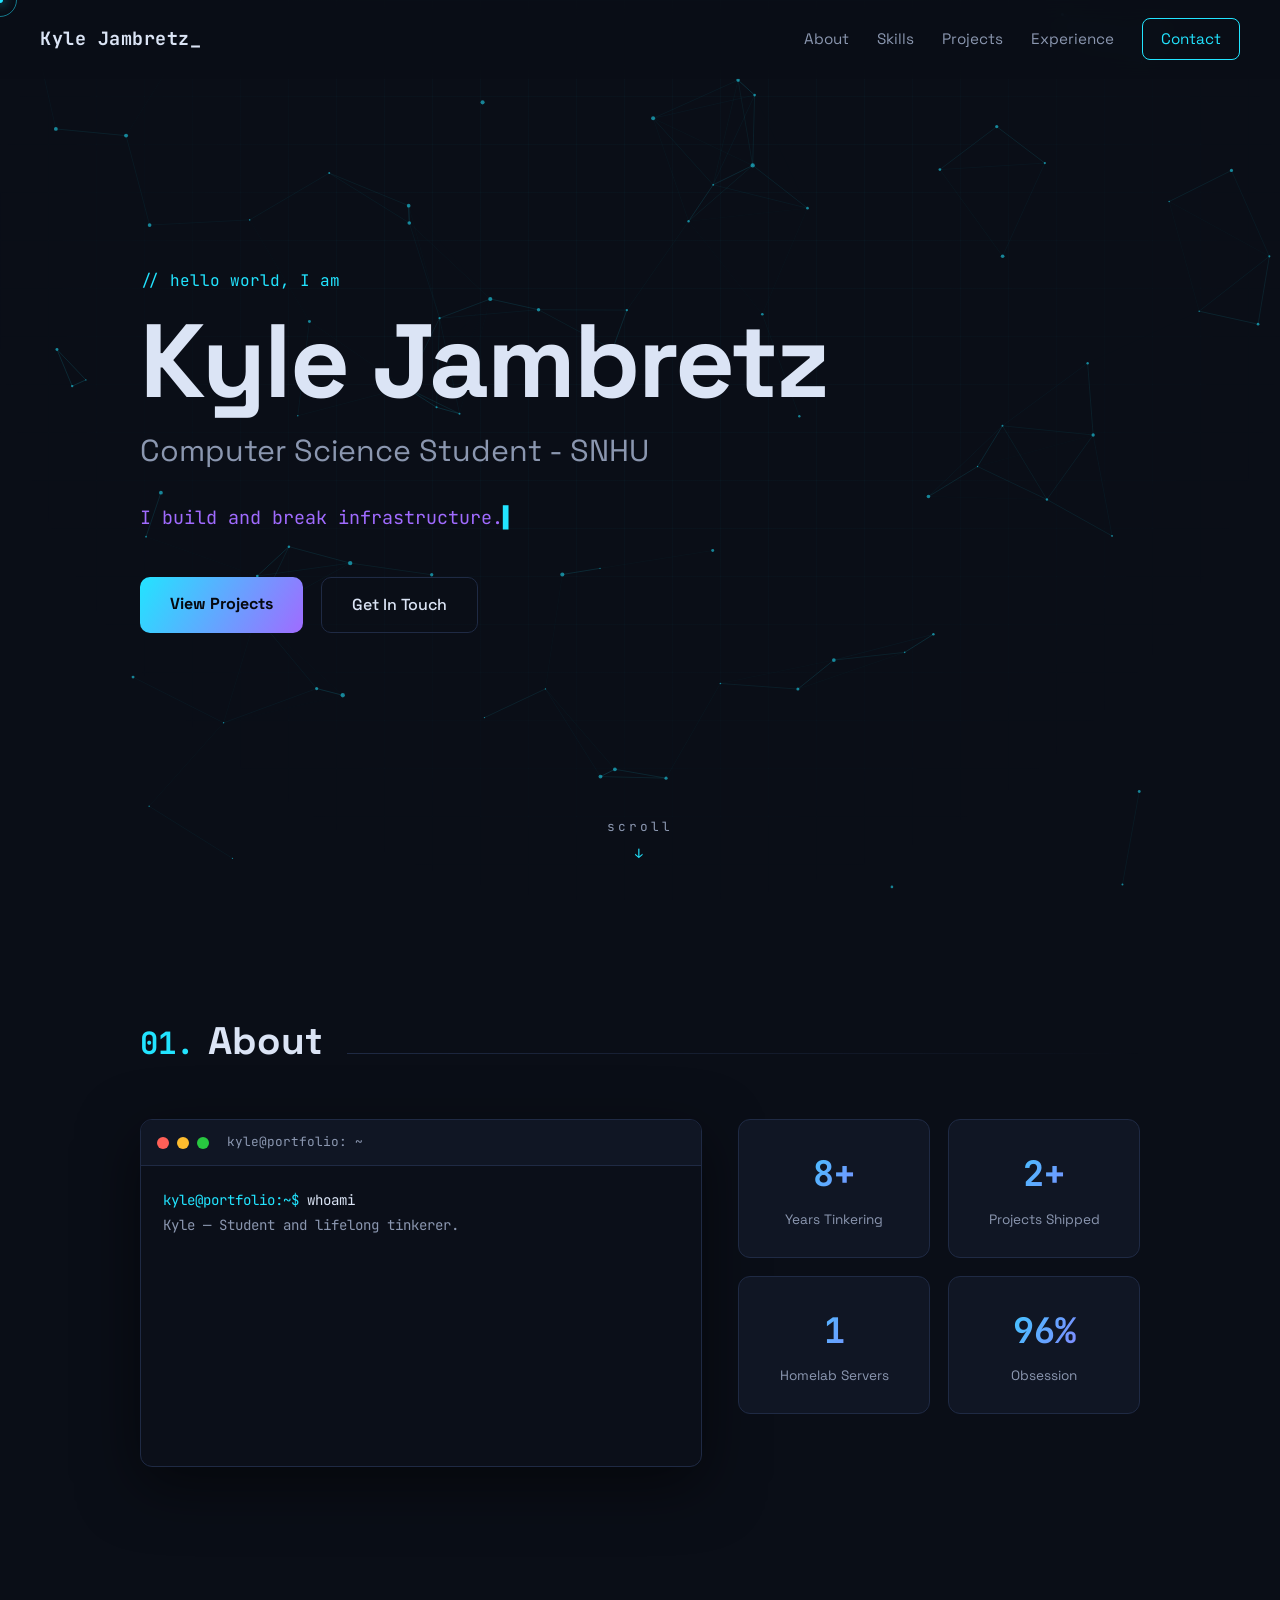
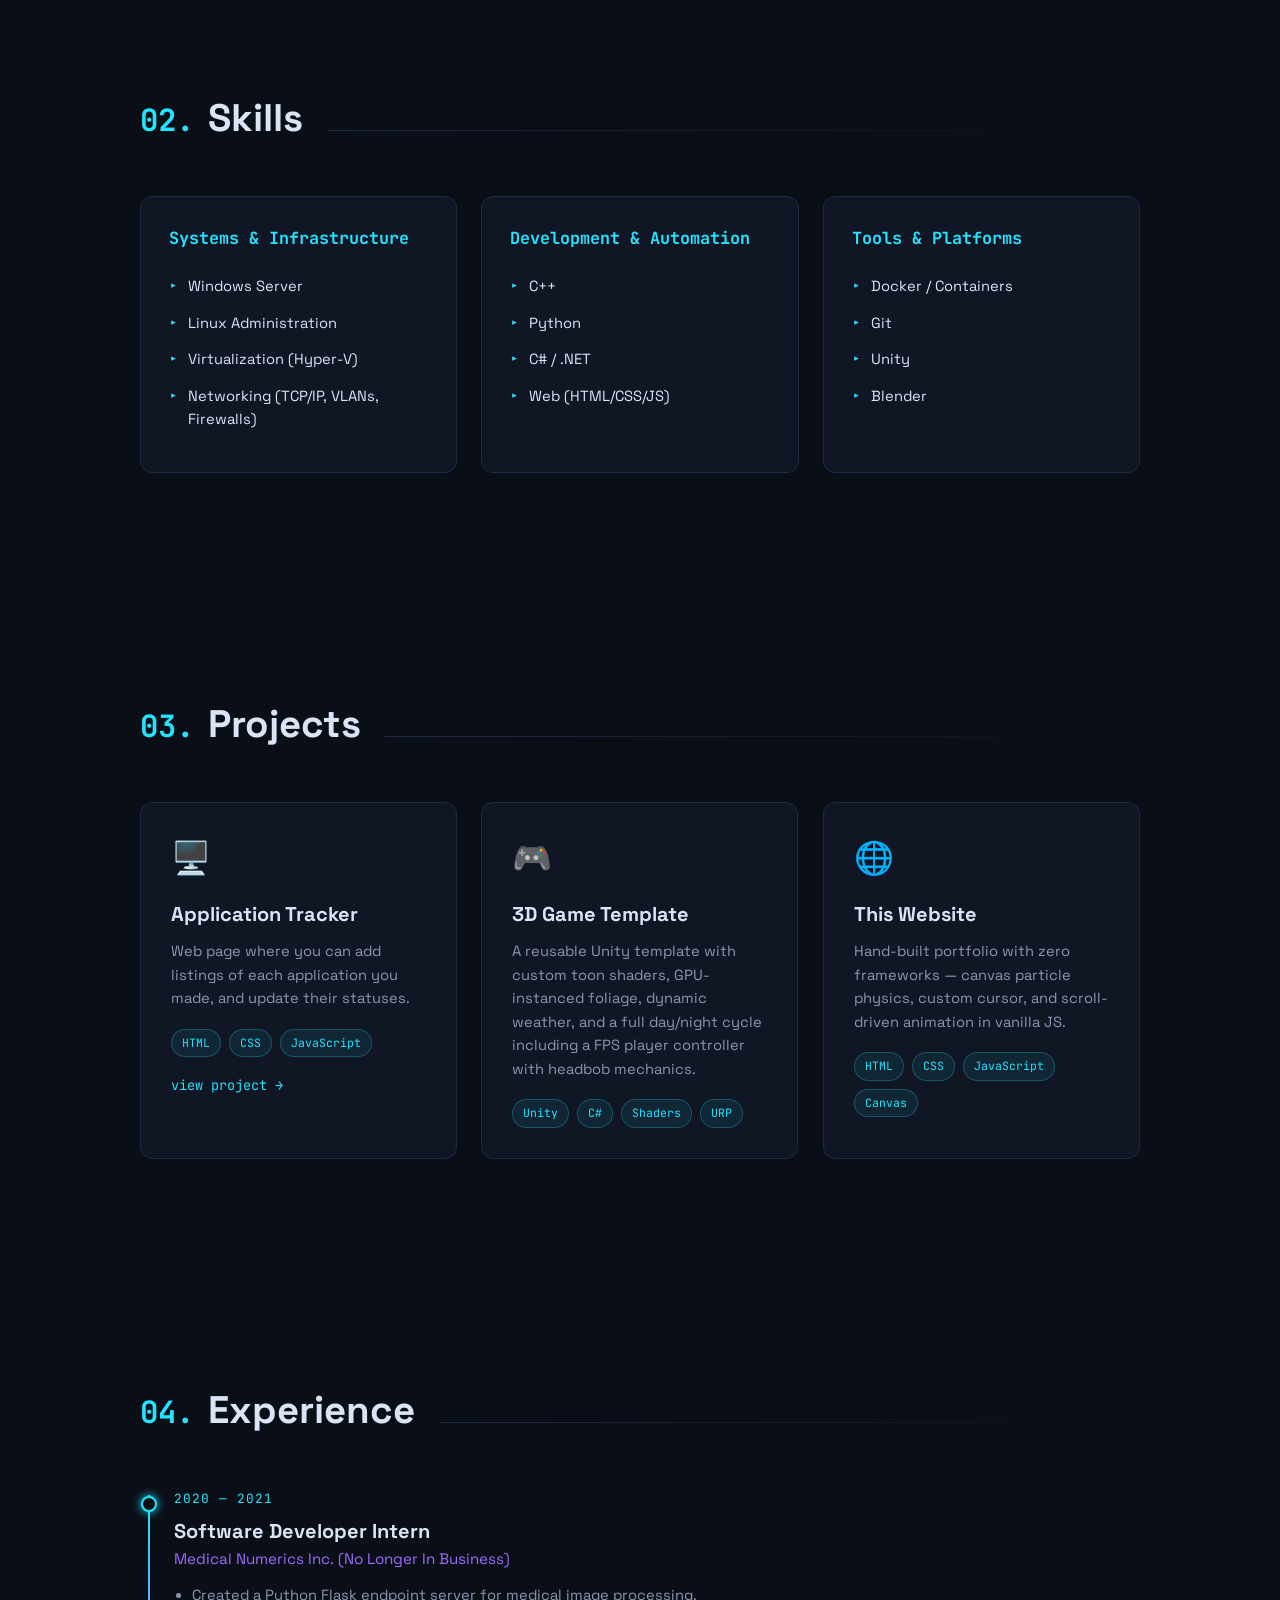
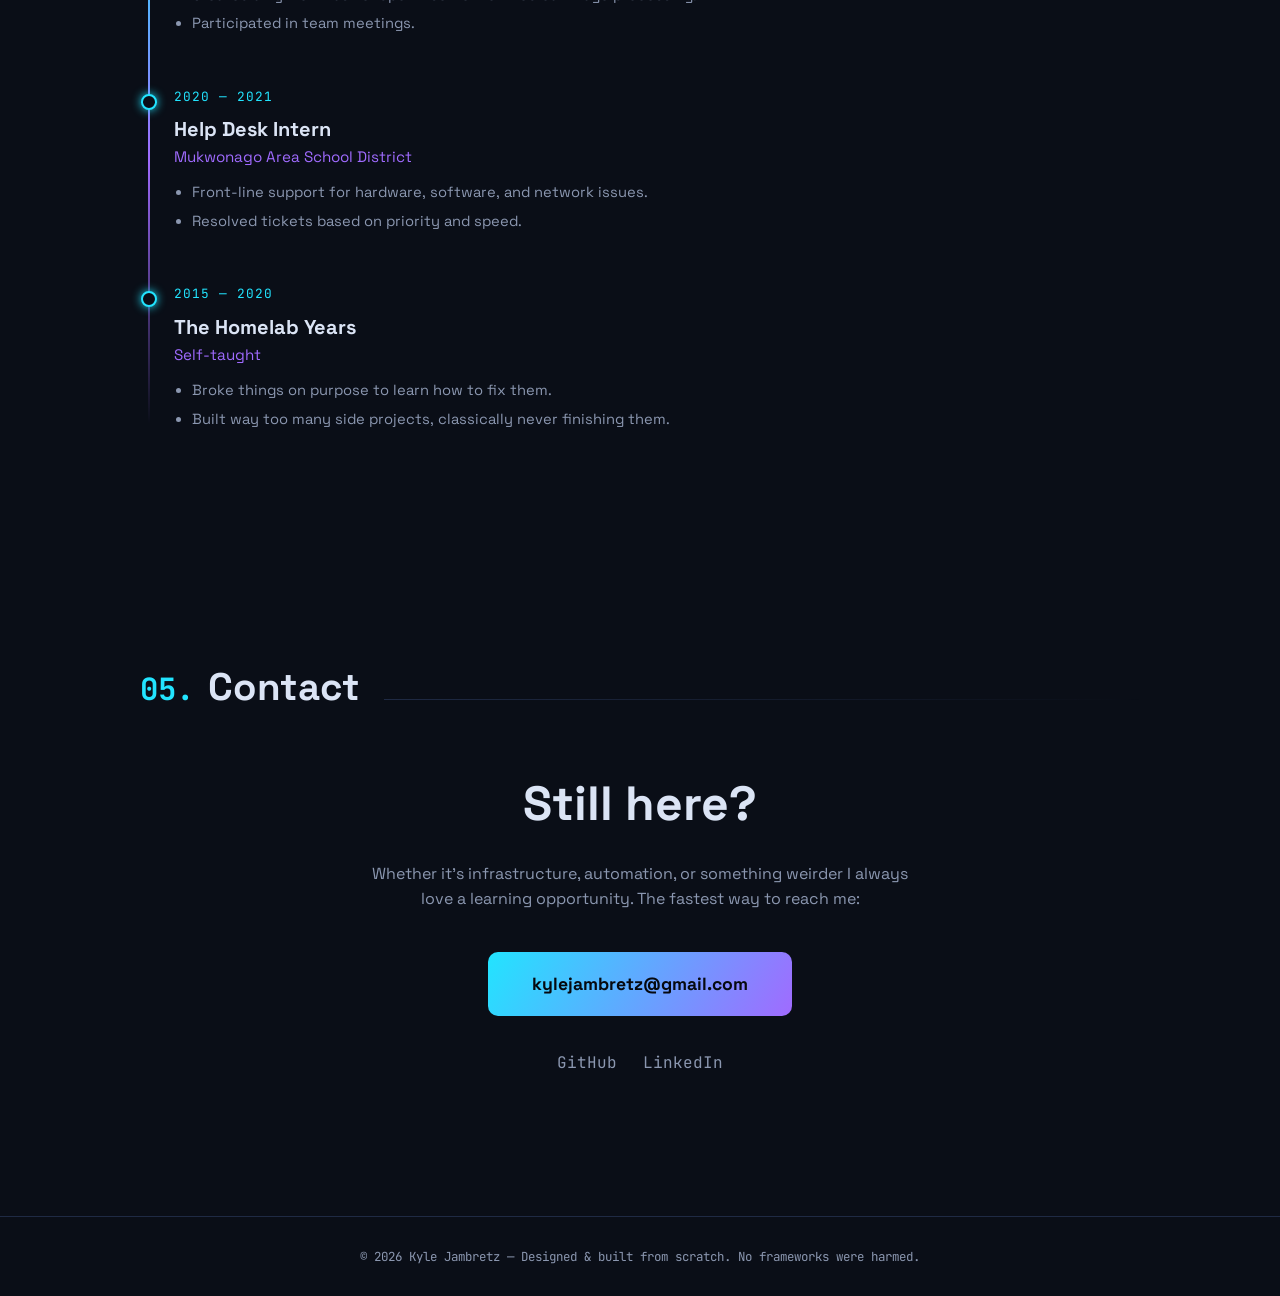
==== portfolio-website/index.html @ 32f6474a "1.0 Push. Moved project to repository so that any pushes to repo will automatically republish the we" ====
<!DOCTYPE html>
<html lang="en">
<head>
  <meta charset="UTF-8">
  <meta name="viewport" content="width=device-width, initial-scale=1.0">
  <title>Portfolio — IT Specialist & Developer</title>
  <meta name="description" content="IT specialist and developer portfolio.">
  <link rel="preconnect" href="https://fonts.googleapis.com">
  <link rel="preconnect" href="https://fonts.gstatic.com" crossorigin>
  <link href="https://fonts.googleapis.com/css2?family=Space+Grotesk:wght@400;500;700&family=JetBrains+Mono:wght@400;700&display=swap" rel="stylesheet">
  <link rel="stylesheet" href="css/style.css">
</head>
<body>

  <canvas id="particle-canvas" aria-hidden="true"></canvas>

  <div class="cursor-dot" aria-hidden="true"></div>
  <div class="cursor-ring" aria-hidden="true"></div>

  <div class="scroll-progress" aria-hidden="true"></div>

  <header class="nav">
    <a href="#hero" class="nav__logo glitch" data-text="">&nbsp;</a>
    <nav class="nav__links">
      <a href="#about">About</a>
      <a href="#skills">Skills</a>
      <a href="#projects">Projects</a>
      <a href="#experience">Experience</a>
      <a href="#contact" class="nav__cta">Contact</a>
    </nav>
    <button class="nav__burger" aria-label="Menu"><span></span><span></span><span></span></button>
  </header>

  <main>

    <section id="hero" class="hero">
      <p class="hero__pre mono reveal">// hello world, I am</p>
      <h1 class="hero__name glitch reveal" data-text=""></h1>
      <p class="hero__role reveal"></p>
      <p class="hero__tagline mono reveal"><span id="scramble-text"></span><span class="caret">▌</span></p>
      <div class="hero__actions reveal">
        <a href="#projects" class="btn btn--primary magnetic">View Projects</a>
        <a href="#contact" class="btn btn--ghost magnetic">Get In Touch</a>
      </div>
      <a href="#about" class="hero__scroll-hint mono" aria-label="Scroll down">scroll<span class="hero__arrow">↓</span></a>
    </section>

    <section id="about" class="section">
      <h2 class="section__title reveal"><span class="mono section__num">01.</span> About</h2>
      <div class="about__grid">
        <div class="terminal reveal" id="terminal">
          <div class="terminal__bar">
            <span class="terminal__dot terminal__dot--r"></span>
            <span class="terminal__dot terminal__dot--y"></span>
            <span class="terminal__dot terminal__dot--g"></span>
            <span class="terminal__title mono">kyle@portfolio: ~</span>
          </div>
          <div class="terminal__body mono" id="terminal-body"></div>
        </div>
        <div class="stats reveal" id="stats"></div>
      </div>
    </section>

    <section id="skills" class="section">
      <h2 class="section__title reveal"><span class="mono section__num">02.</span> Skills</h2>
      <div class="skills__grid" id="skills-grid"></div>
    </section>

    <section id="projects" class="section">
      <h2 class="section__title reveal"><span class="mono section__num">03.</span> Projects</h2>
      <div class="projects__grid" id="projects-grid"></div>
    </section>

    <section id="experience" class="section">
      <h2 class="section__title reveal"><span class="mono section__num">04.</span> Experience</h2>
      <div class="timeline" id="timeline"></div>
    </section>

    <section id="contact" class="section section--contact">
      <h2 class="section__title reveal"><span class="mono section__num">05.</span> Contact</h2>
      <h3 class="contact__heading reveal" id="contact-heading"></h3>
      <p class="contact__blurb reveal" id="contact-blurb"></p>
      <a class="btn btn--primary btn--big magnetic reveal" id="contact-email" href="#"></a>
      <div class="contact__links reveal" id="contact-links"></div>
    </section>

  </main>

  <footer class="footer mono" id="footer"></footer>

  <script src="js/data.js"></script>
  <script src="js/main.js"></script>
</body>
</html>
---- portfolio-website/css/style.css ----
:root {
  --bg:        #0a0e17;
  --bg-soft:   #101624;   /* cards/panels */
  --bg-softer: #161e30;
  --line:      #1f2a44;   /* borders */
  --text:      #dbe4f5;
  --text-dim:  #8b97b0;
  --accent:    #22e4ff;   /* the cyan */
  --accent-2:  #a06bff;   /* the purple */
  --accent-3:  #ff5c87;   /* only used for the glitch effect */
  --font-main: 'Space Grotesk', system-ui, sans-serif;
  --font-mono: 'JetBrains Mono', ui-monospace, monospace;
  --radius: 12px;
  --max-w: 1080px;
}

* { margin: 0; padding: 0; box-sizing: border-box; }

html { scroll-behavior: smooth; }

body {
  background: var(--bg);
  color: var(--text);
  font-family: var(--font-main);
  line-height: 1.6;
  overflow-x: hidden;
  cursor: none; /* using the custom cursor instead */
}

/* normal cursor on touch devices */
@media (hover: none) {
  body { cursor: auto; }
  .cursor-dot, .cursor-ring { display: none; }
}

.mono { font-family: var(--font-mono); }

a { color: var(--accent); text-decoration: none; }

::selection { background: var(--accent); color: var(--bg); }

/* faint grid overlay in the backgorund, fades out towards the edges */
body::before {
  content: "";
  position: fixed;
  inset: 0;
  pointer-events: none;
  z-index: 1;
  background-image:
    linear-gradient(rgba(34, 228, 255, 0.025) 1px, transparent 1px),
    linear-gradient(90deg, rgba(34, 228, 255, 0.025) 1px, transparent 1px);
  background-size: 48px 48px;
  mask-image: radial-gradient(ellipse at 50% 30%, black 30%, transparent 75%);
  -webkit-mask-image: radial-gradient(ellipse at 50% 30%, black 30%, transparent 75%);
}

#particle-canvas {
  position: fixed;
  inset: 0;
  z-index: 0;
}

main, .nav, .footer { position: relative; z-index: 2; }

/* cursor */
.cursor-dot, .cursor-ring {
  position: fixed;
  top: 0; left: 0;
  pointer-events: none;
  z-index: 9999;
  border-radius: 50%;
  transform: translate(-50%, -50%);
}
.cursor-dot {
  width: 6px; height: 6px;
  background: var(--accent);
  box-shadow: 0 0 12px var(--accent);
}
.cursor-ring {
  width: 34px; height: 34px;
  border: 1px solid rgba(34, 228, 255, 0.5);
  transition: width .25s ease, height .25s ease, border-color .25s ease, background .25s ease;
}
.cursor-ring.is-hovering {
  width: 56px; height: 56px;
  border-color: var(--accent-2);
  background: rgba(160, 107, 255, 0.08);
}

.scroll-progress {
  position: fixed;
  top: 0; left: 0;
  height: 3px;
  width: 0%;
  z-index: 100;
  background: linear-gradient(90deg, var(--accent), var(--accent-2));
  box-shadow: 0 0 10px var(--accent);
}

/* nav */
.nav {
  position: fixed;
  top: 0; left: 0; right: 0;
  z-index: 50;
  display: flex;
  align-items: center;
  justify-content: space-between;
  padding: 18px 40px;
  background: rgba(10, 14, 23, 0.72);
  backdrop-filter: blur(12px);
  border-bottom: 1px solid transparent;
  transition: border-color .3s ease;
}
.nav.is-scrolled { border-bottom-color: var(--line); }

.nav__logo {
  font-family: var(--font-mono);
  font-weight: 700;
  font-size: 1.15rem;
  color: var(--text);
  letter-spacing: .5px;
}

.nav__links { display: flex; gap: 28px; align-items: center; }
.nav__links a {
  color: var(--text-dim);
  font-size: .95rem;
  transition: color .2s ease;
}
.nav__links a:hover { color: var(--accent); }

.nav__cta {
  padding: 8px 18px;
  border: 1px solid var(--accent);
  border-radius: 8px;
  color: var(--accent) !important;
  transition: background .2s ease, box-shadow .2s ease;
}
.nav__cta:hover {
  background: rgba(34, 228, 255, 0.1);
  box-shadow: 0 0 18px rgba(34, 228, 255, 0.35);
}

.nav__burger { display: none; }

/* hero */
.hero {
  min-height: 100vh;
  display: flex;
  flex-direction: column;
  justify-content: center;
  padding: 0 40px;
  max-width: var(--max-w);
  margin: 0 auto;
  position: relative;
}

.hero__pre { color: var(--accent); margin-bottom: 14px; font-size: 1rem; }

.hero__name {
  font-size: clamp(3rem, 9vw, 6.5rem);
  font-weight: 700;
  line-height: 1.05;
  letter-spacing: -2px;
}

.hero__role {
  font-size: clamp(1.2rem, 3vw, 1.9rem);
  color: var(--text-dim);
  margin-top: 10px;
}

.hero__tagline {
  margin-top: 28px;
  font-size: clamp(.95rem, 2vw, 1.15rem);
  color: var(--accent-2);
  min-height: 1.6em; /* stops the layout jumping while the text scrambles */
}

.caret { animation: blink 1s step-end infinite; color: var(--accent); }
@keyframes blink { 50% { opacity: 0; } }

.hero__actions { display: flex; gap: 18px; margin-top: 44px; flex-wrap: wrap; }

.hero__scroll-hint {
  position: absolute;
  bottom: 36px;
  left: 50%;
  transform: translateX(-50%);
  color: var(--text-dim);
  font-size: .8rem;
  letter-spacing: 3px;
  display: flex;
  flex-direction: column;
  align-items: center;
  gap: 6px;
}
.hero__arrow { animation: bob 1.6s ease-in-out infinite; color: var(--accent); }
@keyframes bob { 50% { transform: translateY(7px); } }

/* glitch on hover, two clipped copies of the text offset in different colors */
.glitch { position: relative; display: inline-block; }
.glitch::before, .glitch::after {
  content: attr(data-text);
  position: absolute;
  inset: 0;
  opacity: 0;
  pointer-events: none;
}
.glitch:hover::before {
  opacity: .85;
  color: var(--accent);
  animation: glitch-a .32s steps(2) infinite;
}
.glitch:hover::after {
  opacity: .85;
  color: var(--accent-3);
  animation: glitch-b .32s steps(2) infinite reverse;
}
@keyframes glitch-a {
  0%   { clip-path: inset(20% 0 60% 0); transform: translate(-4px, -2px); }
  50%  { clip-path: inset(60% 0 10% 0); transform: translate(4px, 2px); }
  100% { clip-path: inset(40% 0 40% 0); transform: translate(-2px, 1px); }
}
@keyframes glitch-b {
  0%   { clip-path: inset(50% 0 30% 0); transform: translate(4px, 2px); }
  50%  { clip-path: inset(10% 0 70% 0); transform: translate(-4px, -2px); }
  100% { clip-path: inset(30% 0 50% 0); transform: translate(2px, -1px); }
}

/* buttons */
.btn {
  display: inline-block;
  padding: 14px 30px;
  border-radius: 10px;
  font-weight: 500;
  font-size: 1rem;
  transition: transform .15s ease, box-shadow .25s ease, background .25s ease;
  will-change: transform;
}
.btn--primary {
  background: linear-gradient(120deg, var(--accent), var(--accent-2));
  color: #06090f;
  font-weight: 700;
}
.btn--primary:hover { box-shadow: 0 0 28px rgba(34, 228, 255, 0.45); }
.btn--ghost {
  border: 1px solid var(--line);
  color: var(--text);
}
.btn--ghost:hover { border-color: var(--accent); color: var(--accent); }
.btn--big { padding: 18px 44px; font-size: 1.1rem; }

/* sections */
.section {
  max-width: var(--max-w);
  margin: 0 auto;
  padding: 110px 40px;
}

.section__title {
  font-size: clamp(1.7rem, 4vw, 2.4rem);
  margin-bottom: 48px;
  display: flex;
  align-items: baseline;
  gap: 14px;
}
.section__title::after {
  content: "";
  flex: 1;
  height: 1px;
  background: linear-gradient(90deg, var(--line), transparent);
  margin-left: 10px;
}
.section__num { color: var(--accent); font-size: .8em; }

/* fade in when scrolled into view, js adds is-visible */
.reveal {
  opacity: 0;
  transform: translateY(28px);
  transition: opacity .7s ease, transform .7s ease;
}
.reveal.is-visible { opacity: 1; transform: none; }

/* about - terminal + stat cards */
.about__grid {
  display: grid;
  grid-template-columns: 1.4fr 1fr;
  gap: 36px;
  align-items: start;
}

.terminal {
  background: #0b0f19;
  border: 1px solid var(--line);
  border-radius: var(--radius);
  overflow: hidden;
  box-shadow: 0 18px 60px rgba(0, 0, 0, 0.5);
}
.terminal__bar {
  display: flex;
  align-items: center;
  gap: 8px;
  padding: 12px 16px;
  background: var(--bg-soft);
  border-bottom: 1px solid var(--line);
}
.terminal__dot { width: 12px; height: 12px; border-radius: 50%; }
.terminal__dot--r { background: #ff5f57; }
.terminal__dot--y { background: #febc2e; }
.terminal__dot--g { background: #28c840; }
.terminal__title { margin-left: 10px; color: var(--text-dim); font-size: .8rem; }

.terminal__body {
  padding: 22px;
  font-size: .88rem;
  min-height: 300px;
  line-height: 1.8;
}
.terminal__body .t-prompt { color: var(--accent); }
.terminal__body .t-cmd    { color: var(--text); }
.terminal__body .t-out    { color: var(--text-dim); display: block; }

.stats {
  display: grid;
  grid-template-columns: 1fr 1fr;
  gap: 18px;
}
.stat {
  background: var(--bg-soft);
  border: 1px solid var(--line);
  border-radius: var(--radius);
  padding: 26px 20px;
  text-align: center;
  transition: border-color .25s ease, transform .25s ease;
}
.stat:hover { border-color: var(--accent); transform: translateY(-4px); }
.stat__value {
  font-family: var(--font-mono);
  font-size: 2.2rem;
  font-weight: 700;
  background: linear-gradient(120deg, var(--accent), var(--accent-2));
  -webkit-background-clip: text;
  background-clip: text;
  color: transparent;
}
.stat__label { color: var(--text-dim); font-size: .85rem; margin-top: 6px; }

/* skills */
.skills__grid {
  display: grid;
  grid-template-columns: repeat(auto-fit, minmax(290px, 1fr));
  gap: 24px;
}

.skill-group {
  background: var(--bg-soft);
  border: 1px solid var(--line);
  border-radius: var(--radius);
  padding: 28px;
  transition: border-color .25s ease;
}
.skill-group:hover { border-color: var(--accent-2); }
.skill-group__title {
  font-size: 1.05rem;
  margin-bottom: 22px;
  color: var(--accent);
  font-family: var(--font-mono);
}

.skill {
  display: flex;
  align-items: baseline;
  gap: 10px;
  font-size: .92rem;
  margin-bottom: 12px;
}
.skill__marker { color: var(--accent); }

/* project cards */
.projects__grid {
  display: grid;
  grid-template-columns: repeat(auto-fit, minmax(300px, 1fr));
  gap: 24px;
}

.card {
  position: relative;
  background: var(--bg-soft);
  border: 1px solid var(--line);
  border-radius: var(--radius);
  padding: 30px;
  overflow: hidden;
  transform-style: preserve-3d;
  transition: border-color .25s ease, box-shadow .25s ease;
  will-change: transform;
}
.card:hover {
  border-color: var(--accent);
  box-shadow: 0 20px 50px rgba(0, 0, 0, 0.45), 0 0 30px rgba(34, 228, 255, 0.08);
}

/* the light spot that follows the mouse, js sets left/top */
.card__glare {
  position: absolute;
  width: 240px; height: 240px;
  border-radius: 50%;
  background: radial-gradient(circle, rgba(34, 228, 255, 0.14), transparent 65%);
  pointer-events: none;
  transform: translate(-50%, -50%);
  opacity: 0;
  transition: opacity .3s ease;
}
.card:hover .card__glare { opacity: 1; }

.card__icon { font-size: 2rem; }
.card__title { font-size: 1.25rem; margin: 14px 0 10px; }
.card__desc { color: var(--text-dim); font-size: .92rem; }

.card__tags { display: flex; flex-wrap: wrap; gap: 8px; margin-top: 18px; }
.card__tag {
  font-family: var(--font-mono);
  font-size: .72rem;
  color: var(--accent);
  background: rgba(34, 228, 255, 0.08);
  border: 1px solid rgba(34, 228, 255, 0.25);
  padding: 4px 10px;
  border-radius: 20px;
}

.card__link {
  display: inline-block;
  margin-top: 18px;
  font-family: var(--font-mono);
  font-size: .85rem;
}
.card__link:hover { text-decoration: underline; }

/* experience timeline */
.timeline {
  position: relative;
  padding-left: 34px;
}
.timeline::before {
  content: "";
  position: absolute;
  left: 8px; top: 6px; bottom: 6px;
  width: 2px;
  background: linear-gradient(180deg, var(--accent), var(--accent-2), transparent);
}

.tl-item { position: relative; padding-bottom: 46px; }
.tl-item:last-child { padding-bottom: 0; }
.tl-item::before {
  /* the dot on the line */
  content: "";
  position: absolute;
  left: -33px; top: 7px;
  width: 12px; height: 12px;
  border-radius: 50%;
  background: var(--bg);
  border: 2px solid var(--accent);
  box-shadow: 0 0 10px var(--accent);
}

.tl-item__period {
  font-family: var(--font-mono);
  font-size: .8rem;
  color: var(--accent);
  letter-spacing: 1px;
}
.tl-item__title { font-size: 1.25rem; margin-top: 6px; }
.tl-item__place { color: var(--accent-2); font-size: .95rem; }
.tl-item__points { margin-top: 12px; padding-left: 18px; color: var(--text-dim); font-size: .92rem; }
.tl-item__points li { margin-bottom: 5px; }

/* contact + footer */
.section--contact { text-align: center; padding-bottom: 140px; }
.contact__heading { font-size: clamp(1.8rem, 5vw, 3rem); margin-bottom: 18px; }
.contact__blurb {
  color: var(--text-dim);
  max-width: 560px;
  margin: 0 auto 40px;
}
.contact__links {
  display: flex;
  justify-content: center;
  gap: 26px;
  margin-top: 34px;
}
.contact__links a {
  font-family: var(--font-mono);
  color: var(--text-dim);
  transition: color .2s ease;
}
.contact__links a:hover { color: var(--accent); }

.footer {
  text-align: center;
  padding: 30px;
  color: var(--text-dim);
  font-size: .78rem;
  border-top: 1px solid var(--line);
}

/* mobile */
@media (max-width: 860px) {
  .about__grid { grid-template-columns: 1fr; }
}

@media (max-width: 680px) {
  .nav { padding: 14px 20px; }
  .nav__links {
    position: fixed;
    inset: 0;
    background: rgba(10, 14, 23, 0.97);
    flex-direction: column;
    justify-content: center;
    gap: 34px;
    font-size: 1.3rem;
    transform: translateX(100%);
    transition: transform .3s ease;
  }
  .nav__links.is-open { transform: none; }

  .nav__burger {
    display: flex;
    flex-direction: column;
    gap: 5px;
    background: none;
    border: none;
    cursor: pointer;
    z-index: 60;
    padding: 6px;
  }
  .nav__burger span {
    width: 24px; height: 2px;
    background: var(--text);
    transition: transform .3s ease, opacity .3s ease;
  }
  .nav__burger.is-open span:nth-child(1) { transform: translateY(7px) rotate(45deg); }
  .nav__burger.is-open span:nth-child(2) { opacity: 0; }
  .nav__burger.is-open span:nth-child(3) { transform: translateY(-7px) rotate(-45deg); }

  .section { padding: 80px 20px; }
  .hero { padding: 0 20px; }
}

@media (prefers-reduced-motion: reduce) {
  *, *::before, *::after {
    animation-duration: .01ms !important;
    transition-duration: .01ms !important;
  }
  .reveal { opacity: 1; transform: none; }
  html { scroll-behavior: auto; }
}
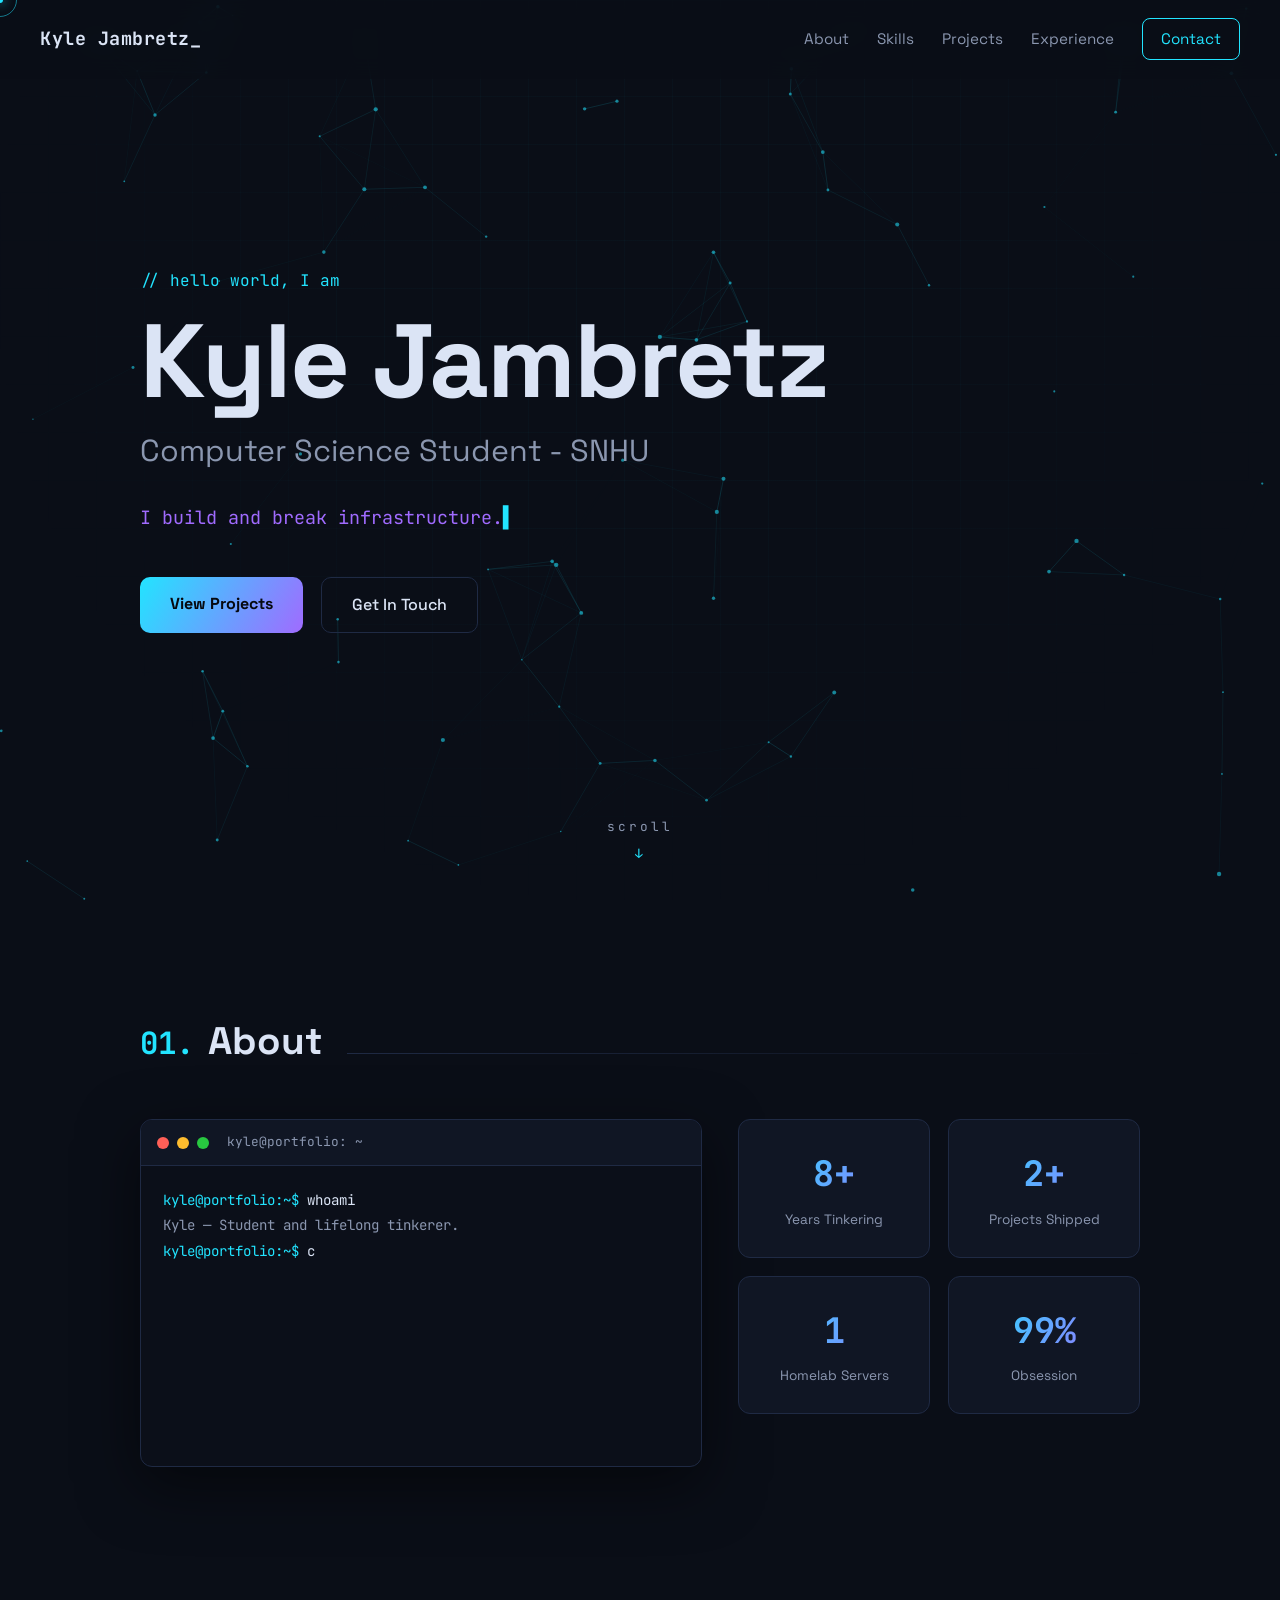
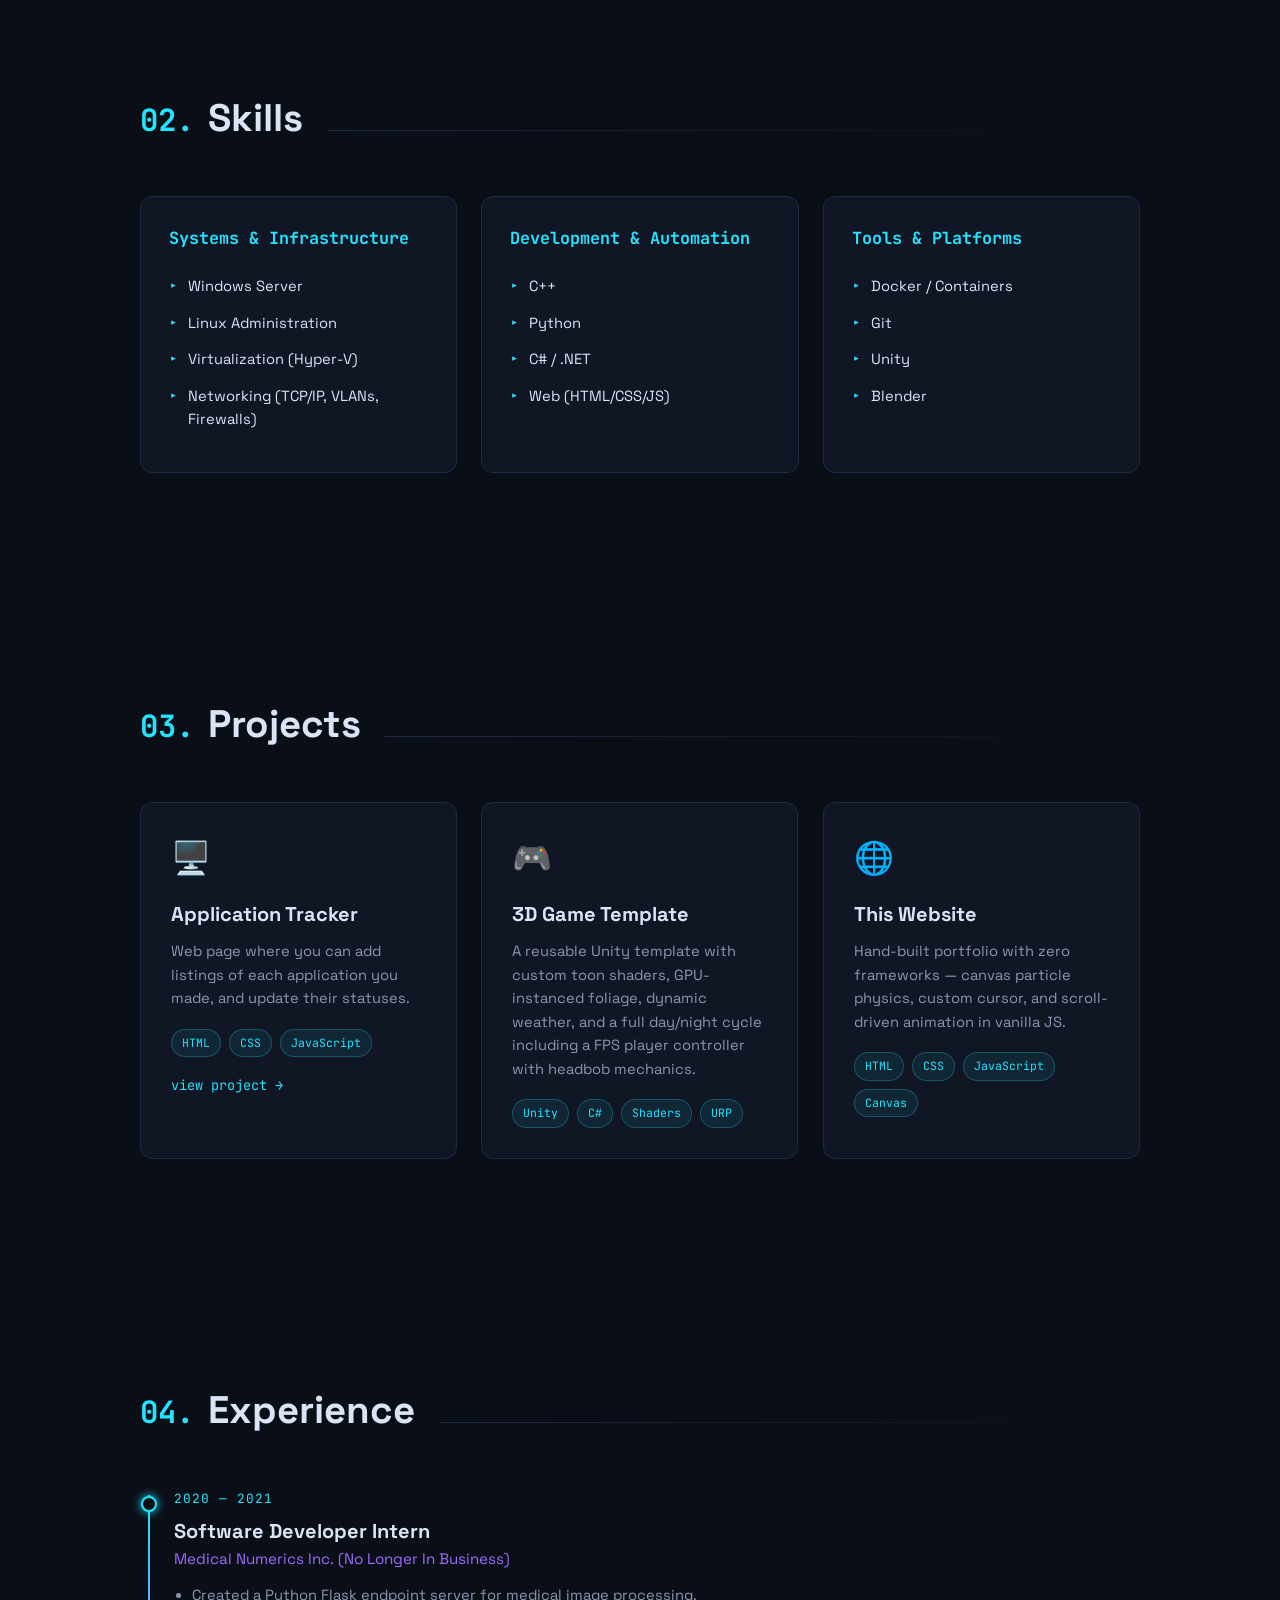
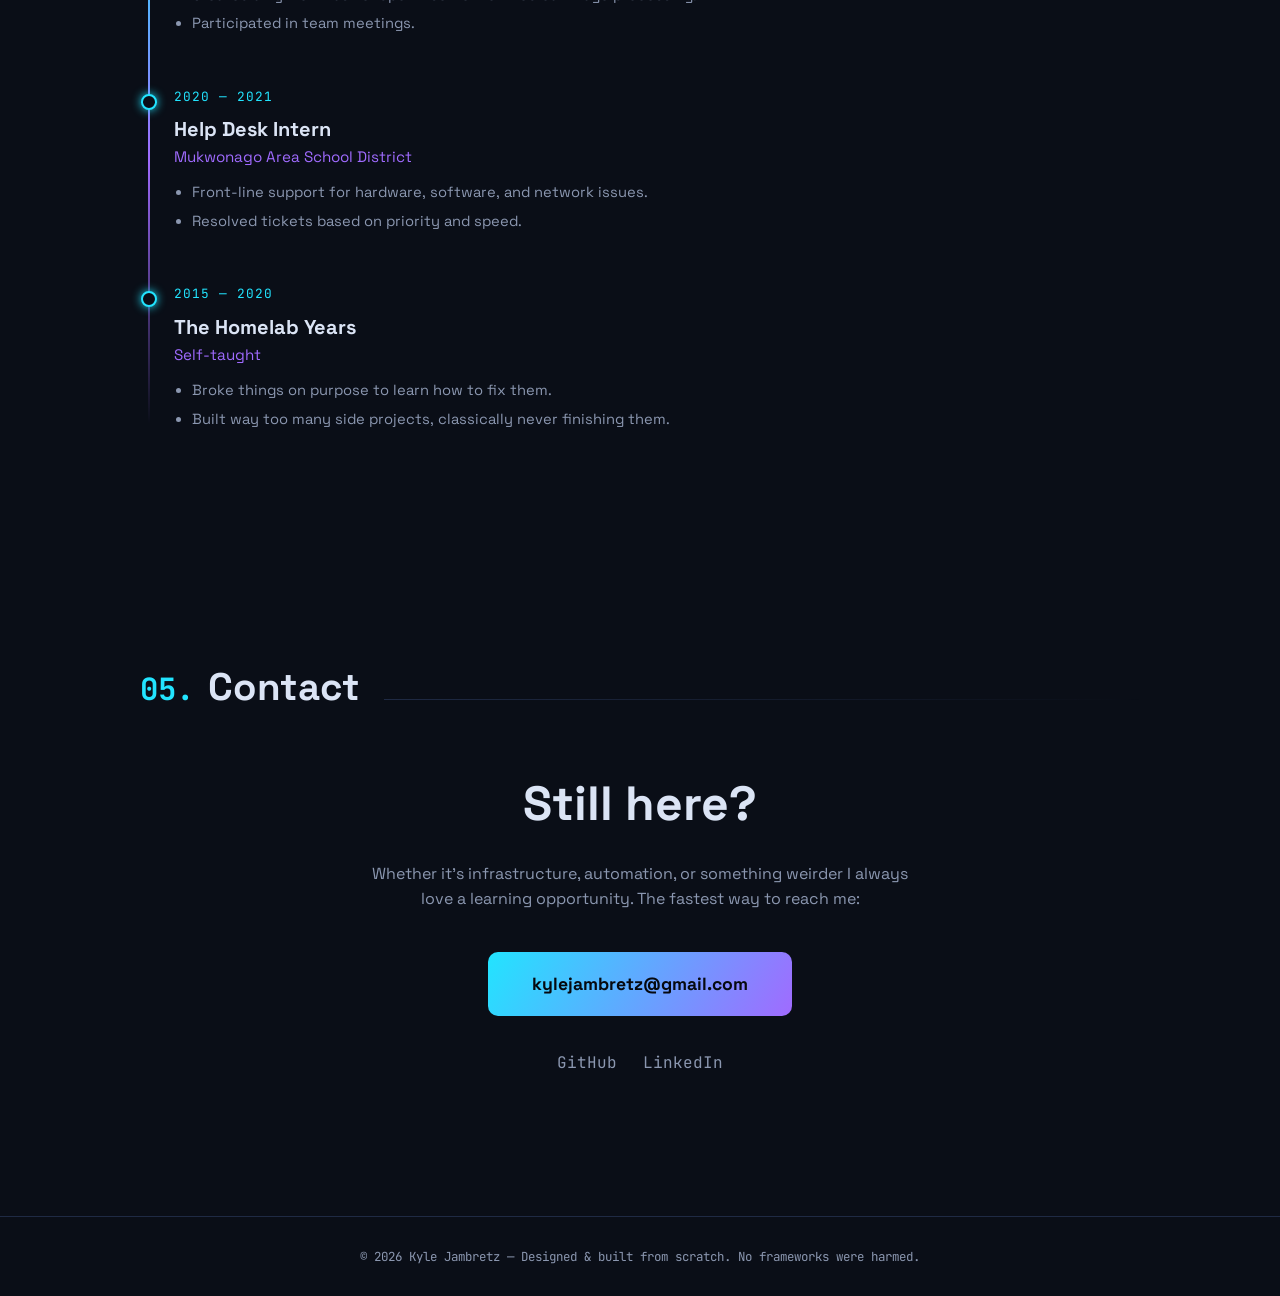
==== commit e5d9bbd0: "Fixed typo in HTML file" ====
--- a/portfolio-website/index.html
+++ b/portfolio-website/index.html
@@ -3,8 +3,8 @@
 <head>
   <meta charset="UTF-8">
   <meta name="viewport" content="width=device-width, initial-scale=1.0">
-  <title>Portfolio — IT Specialist & Developer</title>
-  <meta name="description" content="IT specialist and developer portfolio.">
+  <title>Portfolio — IT Student</title>
+  <meta name="description" content="IT Student.">
   <link rel="preconnect" href="https://fonts.googleapis.com">
   <link rel="preconnect" href="https://fonts.gstatic.com" crossorigin>
   <link href="https://fonts.googleapis.com/css2?family=Space+Grotesk:wght@400;500;700&family=JetBrains+Mono:wght@400;700&display=swap" rel="stylesheet">
